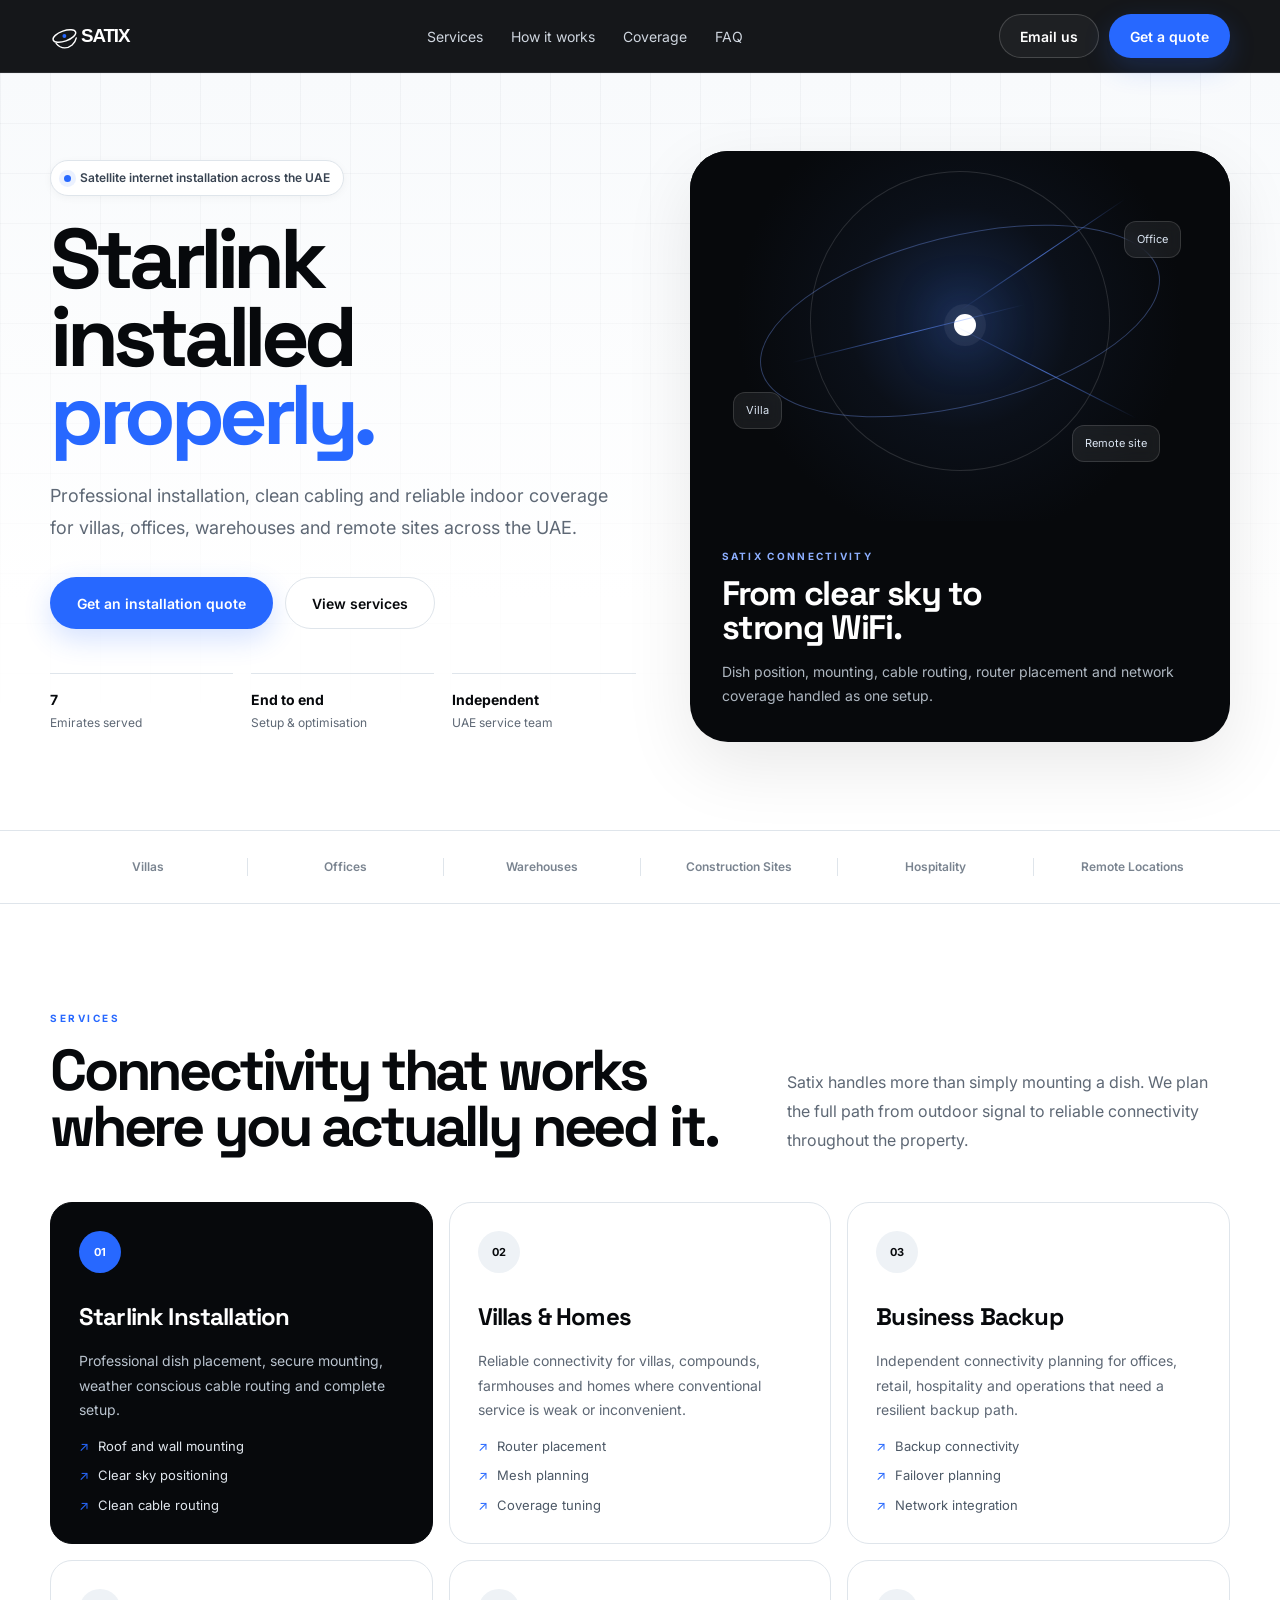
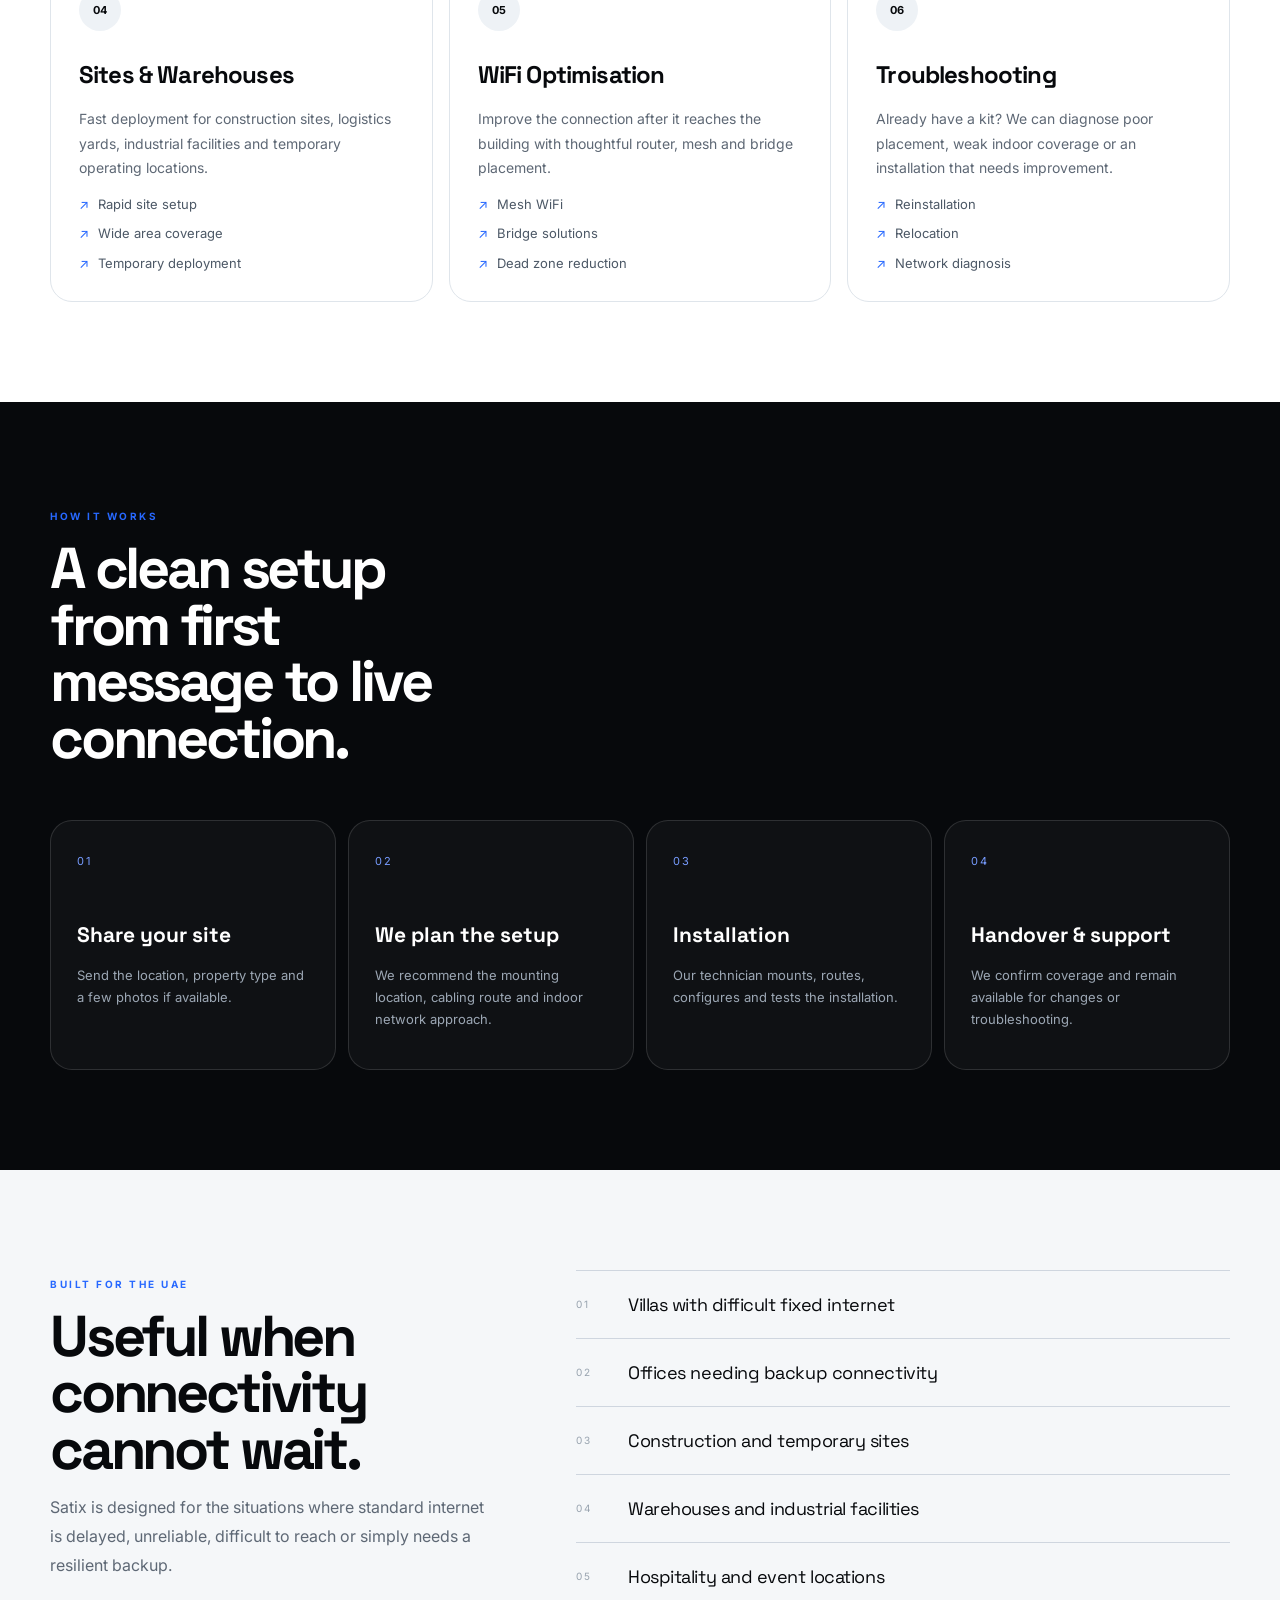
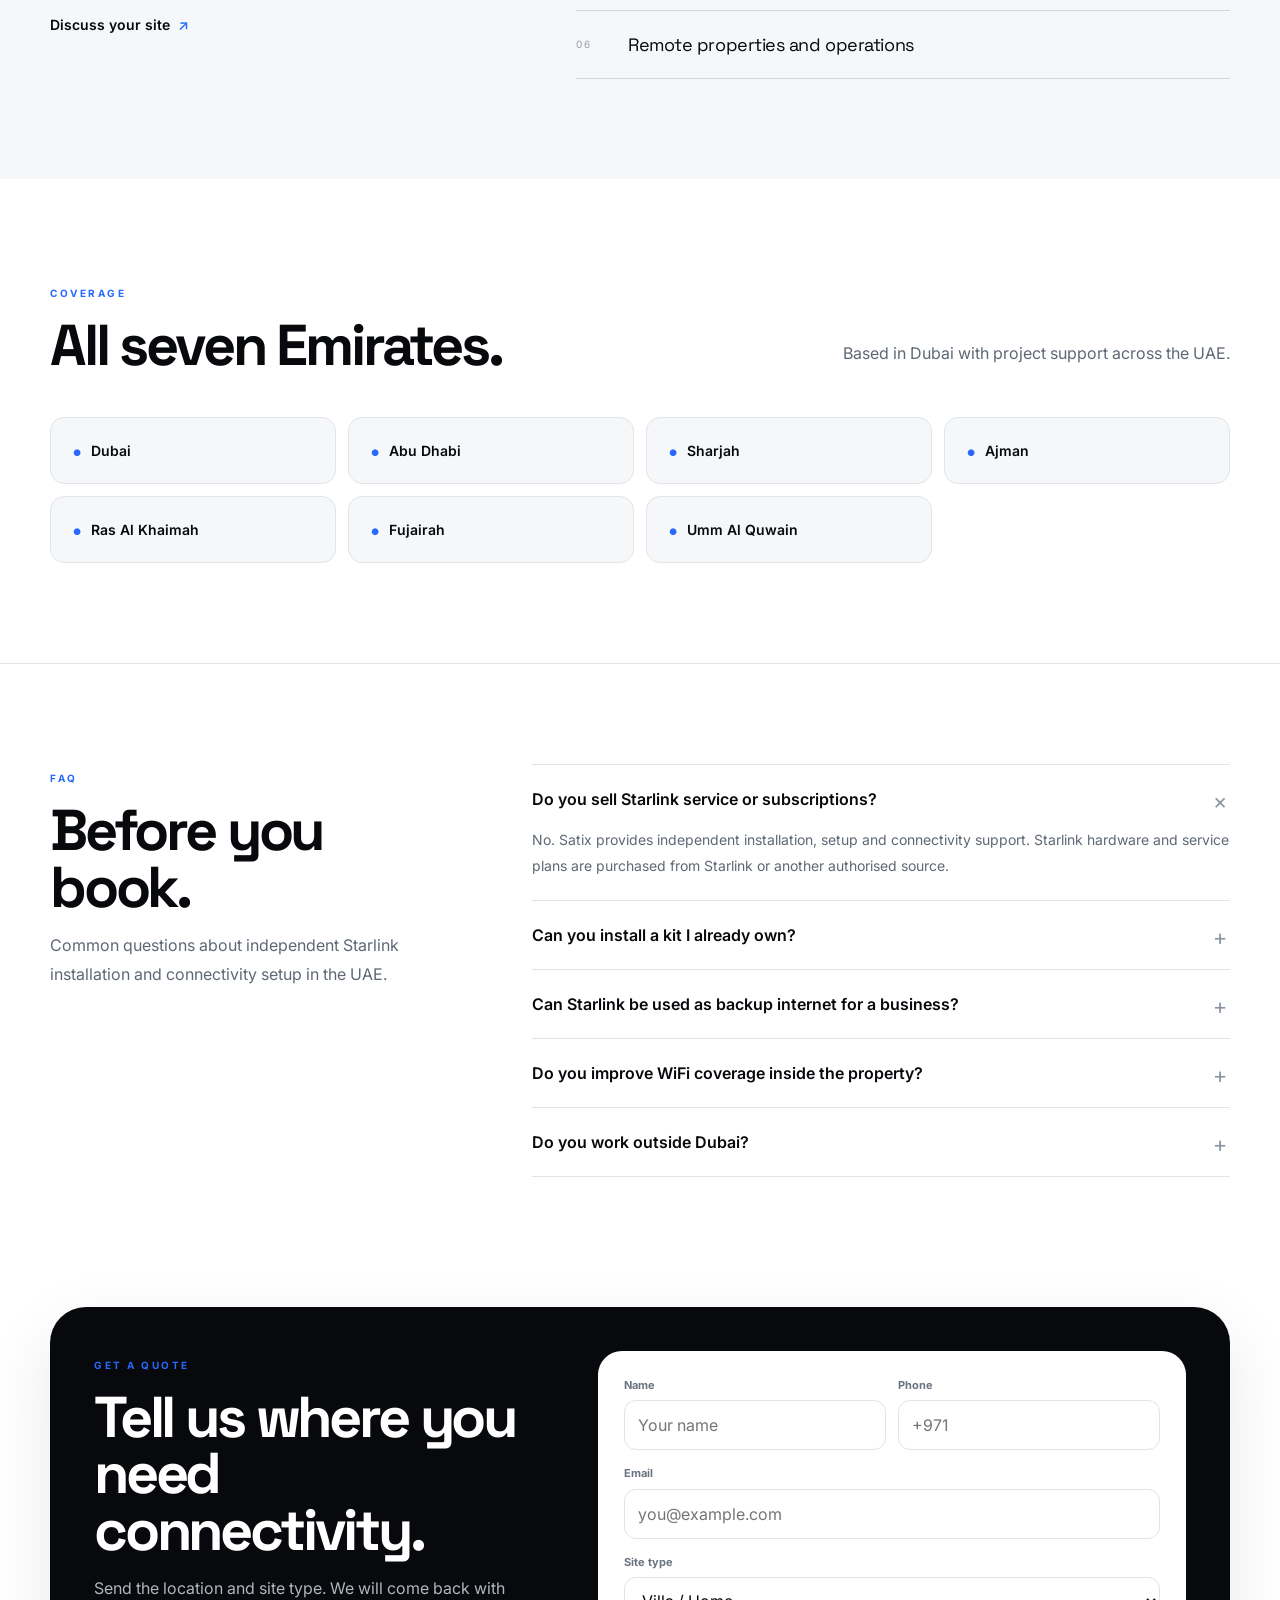
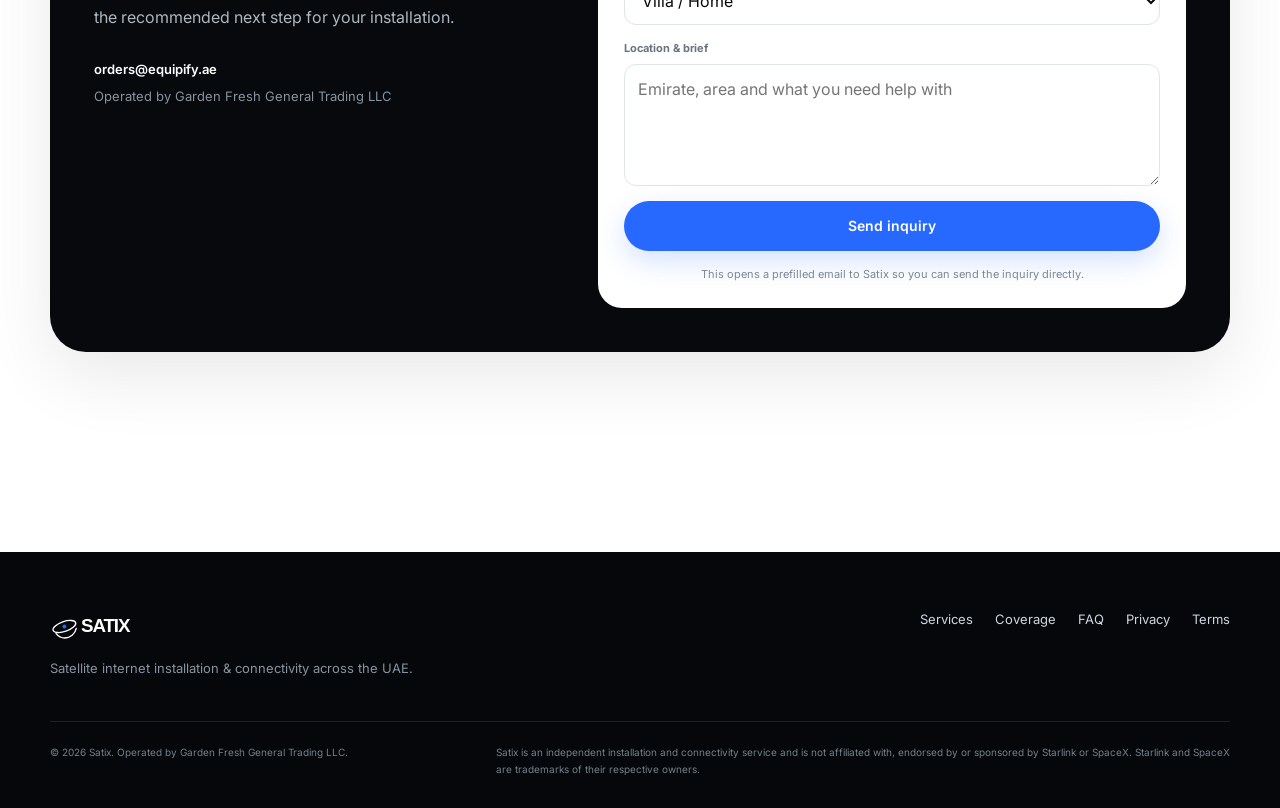
==== index.html @ d8a2a371 "Add files via upload" ====
<!doctype html>
<html lang="en">
<head>
  <meta charset="utf-8">
  <meta name="viewport" content="width=device-width, initial-scale=1">
  <title>Satix UAE | Starlink Installation & Satellite Internet Setup</title>
  <meta name="description" content="Professional Starlink installation, satellite internet setup and WiFi optimization across Dubai, Abu Dhabi and all seven Emirates. Independent UAE installation service operated by Garden Fresh General Trading LLC.">
  <meta name="robots" content="index,follow,max-image-preview:large">
  <meta name="theme-color" content="#05070a">
  <link rel="canonical" href="https://satix.ae/">
  <link rel="icon" href="favicon.svg" type="image/svg+xml">
  <link rel="manifest" href="site.webmanifest">
  <link rel="preconnect" href="https://fonts.googleapis.com">
  <link rel="preconnect" href="https://fonts.gstatic.com" crossorigin>
  <link href="https://fonts.googleapis.com/css2?family=Inter:wght@400;500;600;700&family=Space+Grotesk:wght@500;600;700&display=swap" rel="stylesheet">
  <link rel="stylesheet" href="styles.css">

  <meta property="og:type" content="website">
  <meta property="og:title" content="Satix UAE | Starlink Installation & Satellite Internet Setup">
  <meta property="og:description" content="Professional Starlink installation and connectivity setup across the UAE.">
  <meta property="og:url" content="https://satix.ae/">
  <meta property="og:image" content="https://satix.ae/social-card.svg">
  <meta name="twitter:card" content="summary_large_image">

  <script type="application/ld+json">
  {
    "@context": "https://schema.org",
    "@type": "ProfessionalService",
    "name": "Satix",
    "url": "https://satix.ae/",
    "description": "Independent satellite internet installation and connectivity service in the United Arab Emirates.",
    "areaServed": [
      "Dubai", "Abu Dhabi", "Sharjah", "Ajman", "Ras Al Khaimah", "Fujairah", "Umm Al Quwain"
    ],
    "parentOrganization": {
      "@type": "Organization",
      "name": "Garden Fresh General Trading LLC"
    },
    "email": "orders@equipify.ae"
  }
  </script>
</head>
<body>
  <header class="site-header" id="top">
    <div class="container nav-shell">
      <a class="brand" href="#top" aria-label="Satix home">
        <img src="logo.svg" class="brand-logo" alt="Satix">
      </a>

      <nav class="desktop-nav" aria-label="Primary navigation">
        <a href="#services">Services</a>
        <a href="#process">How it works</a>
        <a href="#coverage">Coverage</a>
        <a href="#faq">FAQ</a>
      </nav>

      <div class="header-actions">
        <a class="btn btn-ghost desktop-only" href="mailto:orders@equipify.ae?subject=Satix%20UAE%20installation%20inquiry">Email us</a>
        <a class="btn btn-primary" href="#quote">Get a quote</a>
      </div>
    </div>
  </header>

  <main>
    <section class="hero">
      <div class="hero-grid-bg" aria-hidden="true"></div>
      <div class="container hero-layout">
        <div class="hero-copy">
          <div class="eyebrow-pill"><span class="pulse"></span> Satellite internet installation across the UAE</div>
          <h1>Starlink installed <span>properly.</span></h1>
          <p class="hero-lede">Professional installation, clean cabling and reliable indoor coverage for villas, offices, warehouses and remote sites across the UAE.</p>

          <div class="hero-actions">
            <a class="btn btn-primary btn-large" href="#quote">Get an installation quote</a>
            <a class="btn btn-secondary btn-large" href="#services">View services</a>
          </div>

          <div class="trust-row" aria-label="Service highlights">
            <div><strong>7</strong><span>Emirates served</span></div>
            <div><strong>End to end</strong><span>Setup & optimisation</span></div>
            <div><strong>Independent</strong><span>UAE service team</span></div>
          </div>
        </div>

        <div class="hero-visual" aria-label="Satix connectivity illustration">
          <div class="orbit-card">
            <div class="orbit-scene">
              <div class="orbit orbit-a"></div>
              <div class="orbit orbit-b"></div>
              <div class="satellite-dot"></div>
              <div class="site-node node-home"><span>Villa</span></div>
              <div class="site-node node-office"><span>Office</span></div>
              <div class="site-node node-site"><span>Remote site</span></div>
              <div class="signal signal-one"></div>
              <div class="signal signal-two"></div>
              <div class="signal signal-three"></div>
            </div>
            <div class="visual-copy">
              <span class="kicker">SATIX CONNECTIVITY</span>
              <h2>From clear sky to strong WiFi.</h2>
              <p>Dish position, mounting, cable routing, router placement and network coverage handled as one setup.</p>
            </div>
          </div>
        </div>
      </div>
    </section>

    <section class="proof-strip">
      <div class="container proof-grid">
        <span>Villas</span>
        <span>Offices</span>
        <span>Warehouses</span>
        <span>Construction Sites</span>
        <span>Hospitality</span>
        <span>Remote Locations</span>
      </div>
    </section>

    <section class="section" id="services">
      <div class="container">
        <div class="section-heading split-heading">
          <div>
            <span class="eyebrow">Services</span>
            <h2>Connectivity that works where you actually need it.</h2>
          </div>
          <p>Satix handles more than simply mounting a dish. We plan the full path from outdoor signal to reliable connectivity throughout the property.</p>
        </div>

        <div class="service-grid">
          <article class="service-card featured-card">
            <div class="service-icon">01</div>
            <h3>Starlink Installation</h3>
            <p>Professional dish placement, secure mounting, weather conscious cable routing and complete setup.</p>
            <ul>
              <li>Roof and wall mounting</li>
              <li>Clear sky positioning</li>
              <li>Clean cable routing</li>
            </ul>
          </article>

          <article class="service-card">
            <div class="service-icon">02</div>
            <h3>Villas & Homes</h3>
            <p>Reliable connectivity for villas, compounds, farmhouses and homes where conventional service is weak or inconvenient.</p>
            <ul>
              <li>Router placement</li>
              <li>Mesh planning</li>
              <li>Coverage tuning</li>
            </ul>
          </article>

          <article class="service-card">
            <div class="service-icon">03</div>
            <h3>Business Backup</h3>
            <p>Independent connectivity planning for offices, retail, hospitality and operations that need a resilient backup path.</p>
            <ul>
              <li>Backup connectivity</li>
              <li>Failover planning</li>
              <li>Network integration</li>
            </ul>
          </article>

          <article class="service-card">
            <div class="service-icon">04</div>
            <h3>Sites & Warehouses</h3>
            <p>Fast deployment for construction sites, logistics yards, industrial facilities and temporary operating locations.</p>
            <ul>
              <li>Rapid site setup</li>
              <li>Wide area coverage</li>
              <li>Temporary deployment</li>
            </ul>
          </article>

          <article class="service-card">
            <div class="service-icon">05</div>
            <h3>WiFi Optimisation</h3>
            <p>Improve the connection after it reaches the building with thoughtful router, mesh and bridge placement.</p>
            <ul>
              <li>Mesh WiFi</li>
              <li>Bridge solutions</li>
              <li>Dead zone reduction</li>
            </ul>
          </article>

          <article class="service-card">
            <div class="service-icon">06</div>
            <h3>Troubleshooting</h3>
            <p>Already have a kit? We can diagnose poor placement, weak indoor coverage or an installation that needs improvement.</p>
            <ul>
              <li>Reinstallation</li>
              <li>Relocation</li>
              <li>Network diagnosis</li>
            </ul>
          </article>
        </div>
      </div>
    </section>

    <section class="section dark-section" id="process">
      <div class="container">
        <div class="section-heading dark-heading">
          <span class="eyebrow">How it works</span>
          <h2>A clean setup from first message to live connection.</h2>
        </div>

        <div class="process-grid">
          <article class="process-card">
            <span>01</span>
            <h3>Share your site</h3>
            <p>Send the location, property type and a few photos if available.</p>
          </article>
          <article class="process-card">
            <span>02</span>
            <h3>We plan the setup</h3>
            <p>We recommend the mounting location, cabling route and indoor network approach.</p>
          </article>
          <article class="process-card">
            <span>03</span>
            <h3>Installation</h3>
            <p>Our technician mounts, routes, configures and tests the installation.</p>
          </article>
          <article class="process-card">
            <span>04</span>
            <h3>Handover & support</h3>
            <p>We confirm coverage and remain available for changes or troubleshooting.</p>
          </article>
        </div>
      </div>
    </section>

    <section class="section use-cases">
      <div class="container use-case-layout">
        <div class="use-copy">
          <span class="eyebrow">Built for the UAE</span>
          <h2>Useful when connectivity cannot wait.</h2>
          <p>Satix is designed for the situations where standard internet is delayed, unreliable, difficult to reach or simply needs a resilient backup.</p>
          <a class="text-link" href="#quote">Discuss your site <span>↗</span></a>
        </div>
        <div class="use-list">
          <div><span>01</span> Villas with difficult fixed internet</div>
          <div><span>02</span> Offices needing backup connectivity</div>
          <div><span>03</span> Construction and temporary sites</div>
          <div><span>04</span> Warehouses and industrial facilities</div>
          <div><span>05</span> Hospitality and event locations</div>
          <div><span>06</span> Remote properties and operations</div>
        </div>
      </div>
    </section>

    <section class="section coverage-section" id="coverage">
      <div class="container">
        <div class="coverage-header">
          <div>
            <span class="eyebrow">Coverage</span>
            <h2>All seven Emirates.</h2>
          </div>
          <p>Based in Dubai with project support across the UAE.</p>
        </div>
        <div class="emirates-grid">
          <div>Dubai</div>
          <div>Abu Dhabi</div>
          <div>Sharjah</div>
          <div>Ajman</div>
          <div>Ras Al Khaimah</div>
          <div>Fujairah</div>
          <div>Umm Al Quwain</div>
        </div>
      </div>
    </section>

    <section class="section faq-section" id="faq">
      <div class="container faq-layout">
        <div class="faq-intro">
          <span class="eyebrow">FAQ</span>
          <h2>Before you book.</h2>
          <p>Common questions about independent Starlink installation and connectivity setup in the UAE.</p>
        </div>
        <div class="faq-list">
          <details open>
            <summary>Do you sell Starlink service or subscriptions?</summary>
            <p>No. Satix provides independent installation, setup and connectivity support. Starlink hardware and service plans are purchased from Starlink or another authorised source.</p>
          </details>
          <details>
            <summary>Can you install a kit I already own?</summary>
            <p>Yes. We can assess the site, install or relocate the equipment, route the cabling and optimise indoor connectivity.</p>
          </details>
          <details>
            <summary>Can Starlink be used as backup internet for a business?</summary>
            <p>It can be incorporated into a broader business continuity setup. The right configuration depends on your existing router, network and operational requirements.</p>
          </details>
          <details>
            <summary>Do you improve WiFi coverage inside the property?</summary>
            <p>Yes. We can plan router placement, mesh coverage and bridge solutions so the connection reaches the areas where it is needed.</p>
          </details>
          <details>
            <summary>Do you work outside Dubai?</summary>
            <p>Yes. Satix supports projects across all seven Emirates.</p>
          </details>
        </div>
      </div>
    </section>

    <section class="section quote-section" id="quote">
      <div class="container">
        <div class="quote-card">
          <div class="quote-copy">
            <span class="eyebrow">Get a quote</span>
            <h2>Tell us where you need connectivity.</h2>
            <p>Send the location and site type. We will come back with the recommended next step for your installation.</p>
            <div class="contact-links">
              <a href="mailto:orders@equipify.ae?subject=Satix%20UAE%20installation%20inquiry">orders@equipify.ae</a>
              <span>Operated by Garden Fresh General Trading LLC</span>
            </div>
          </div>

          <form class="lead-form" id="leadForm">
            <div class="field-row">
              <label>
                <span>Name</span>
                <input type="text" name="name" autocomplete="name" required placeholder="Your name">
              </label>
              <label>
                <span>Phone</span>
                <input type="tel" name="phone" autocomplete="tel" placeholder="+971">
              </label>
            </div>
            <label>
              <span>Email</span>
              <input type="email" name="email" autocomplete="email" required placeholder="you@example.com">
            </label>
            <label>
              <span>Site type</span>
              <select name="siteType">
                <option>Villa / Home</option>
                <option>Office / Business</option>
                <option>Warehouse / Industrial</option>
                <option>Construction / Temporary Site</option>
                <option>Hospitality / Event</option>
                <option>Other</option>
              </select>
            </label>
            <label>
              <span>Location & brief</span>
              <textarea name="message" rows="4" required placeholder="Emirate, area and what you need help with"></textarea>
            </label>
            <button class="btn btn-primary btn-submit" type="submit">Send inquiry</button>
            <p class="form-note">This opens a prefilled email to Satix so you can send the inquiry directly.</p>
          </form>
        </div>
      </div>
    </section>
  </main>

  <footer class="site-footer">
    <div class="container footer-grid">
      <div>
        <img src="logo.svg" alt="Satix" class="footer-logo">
        <p>Satellite internet installation & connectivity across the UAE.</p>
      </div>
      <div class="footer-links">
        <a href="#services">Services</a>
        <a href="#coverage">Coverage</a>
        <a href="#faq">FAQ</a>
        <a href="privacy.html">Privacy</a>
        <a href="terms.html">Terms</a>
      </div>
    </div>
    <div class="container legal-row">
      <p>© <span id="year"></span> Satix. Operated by Garden Fresh General Trading LLC.</p>
      <p>Satix is an independent installation and connectivity service and is not affiliated with, endorsed by or sponsored by Starlink or SpaceX. Starlink and SpaceX are trademarks of their respective owners.</p>
    </div>
  </footer>

  <a class="floating-cta" href="#quote" aria-label="Get a Satix quote">Get a quote</a>
  <script src="script.js"></script>
</body>
</html>
---- styles.css ----
:root {
  --ink: #07090c;
  --ink-2: #11151b;
  --paper: #ffffff;
  --soft: #f5f7f9;
  --soft-2: #eef2f6;
  --line: #dfe5eb;
  --muted: #5e6875;
  --muted-light: #aeb7c1;
  --blue: #2768ff;
  --blue-dark: #1650d8;
  --blue-soft: #eaf0ff;
  --radius-lg: 32px;
  --radius-md: 22px;
  --radius-sm: 14px;
  --container: 1180px;
  --shadow: 0 24px 70px rgba(7,9,12,.09);
}

* { box-sizing: border-box; }
html { scroll-behavior: smooth; }
body {
  margin: 0;
  font-family: Inter, system-ui, sans-serif;
  color: var(--ink);
  background: var(--paper);
  line-height: 1.5;
  -webkit-font-smoothing: antialiased;
}
a { color: inherit; text-decoration: none; }
img { display: block; max-width: 100%; }
button, input, select, textarea { font: inherit; }
.container { width: min(var(--container), calc(100% - 48px)); margin: 0 auto; }

.site-header {
  position: sticky;
  top: 0;
  z-index: 50;
  background: rgba(7,9,12,.94);
  border-bottom: 1px solid rgba(255,255,255,.09);
  backdrop-filter: blur(14px);
}
.nav-shell { min-height: 72px; display: flex; align-items: center; justify-content: space-between; gap: 28px; }
.brand-logo { width: 120px; height: auto; }
.desktop-nav { display: flex; gap: 28px; align-items: center; color: #cfd6df; font-size: 14px; }
.desktop-nav a { transition: color .2s ease; }
.desktop-nav a:hover { color: #fff; }
.header-actions { display: flex; gap: 10px; }

.btn {
  min-height: 44px;
  padding: 0 20px;
  border-radius: 999px;
  display: inline-flex;
  align-items: center;
  justify-content: center;
  border: 1px solid transparent;
  font-weight: 600;
  font-size: 14px;
  cursor: pointer;
  transition: transform .2s ease, background .2s ease, border-color .2s ease, box-shadow .2s ease;
}
.btn:hover { transform: translateY(-1px); }
.btn-primary { background: var(--blue); color: #fff; box-shadow: 0 10px 28px rgba(39,104,255,.2); }
.btn-primary:hover { background: var(--blue-dark); }
.btn-ghost { color: #fff; border-color: rgba(255,255,255,.18); background: rgba(255,255,255,.04); }
.btn-secondary { background: #fff; border-color: var(--line); color: var(--ink); }
.btn-secondary:hover { background: var(--soft); }
.btn-large { min-height: 52px; padding: 0 26px; }

.hero { position: relative; overflow: hidden; background: linear-gradient(180deg, #f8fafc 0%, #fff 70%); border-bottom: 1px solid var(--line); }
.hero-grid-bg {
  position: absolute; inset: 0;
  background-image: linear-gradient(rgba(10,20,35,.04) 1px, transparent 1px), linear-gradient(90deg, rgba(10,20,35,.04) 1px, transparent 1px);
  background-size: 50px 50px;
  mask-image: linear-gradient(to bottom, rgba(0,0,0,.9), transparent 88%);
}
.hero-layout { position: relative; display: grid; grid-template-columns: 1.04fr .96fr; gap: 54px; align-items: center; min-height: 700px; padding: 78px 0 88px; }
.eyebrow-pill { display: inline-flex; align-items: center; gap: 9px; background: #fff; border: 1px solid var(--line); border-radius: 999px; padding: 8px 13px; font-size: 12px; font-weight: 600; color: #394452; box-shadow: 0 2px 8px rgba(7,9,12,.04); }
.pulse { width: 7px; height: 7px; background: var(--blue); border-radius: 50%; box-shadow: 0 0 0 5px rgba(39,104,255,.09); }
.hero h1 { font-family: "Space Grotesk", Inter, sans-serif; font-size: clamp(3.6rem, 6.6vw, 6.2rem); line-height: .92; letter-spacing: -.065em; margin: 25px 0 0; max-width: 8.5ch; }
.hero h1 span { color: var(--blue); }
.hero-lede { font-size: 18px; line-height: 1.75; color: var(--muted); max-width: 590px; margin: 26px 0 0; }
.hero-actions { display: flex; gap: 12px; flex-wrap: wrap; margin-top: 34px; }
.trust-row { display: grid; grid-template-columns: repeat(3, 1fr); gap: 18px; margin-top: 44px; max-width: 650px; }
.trust-row div { border-top: 1px solid var(--line); padding-top: 15px; }
.trust-row strong { display: block; font-size: 14px; }
.trust-row span { display: block; font-size: 12px; margin-top: 4px; color: var(--muted); }

.hero-visual { min-width: 0; }
.orbit-card { background: var(--ink); color: #fff; border-radius: 38px; overflow: hidden; min-height: 560px; box-shadow: var(--shadow); position: relative; }
.orbit-scene { height: 370px; position: relative; overflow: hidden; background: radial-gradient(circle at 50% 45%, #162749 0%, #0b1019 33%, #07090c 66%); }
.orbit { position: absolute; border: 1px solid rgba(120,158,255,.35); border-radius: 50%; left: 50%; top: 46%; transform: translate(-50%,-50%) rotate(-14deg); }
.orbit-a { width: 410px; height: 170px; }
.orbit-b { width: 300px; height: 300px; transform: translate(-50%,-50%) rotate(28deg); border-color: rgba(255,255,255,.13); }
.satellite-dot { position: absolute; left: 49%; top: 44%; width: 22px; height: 22px; border-radius: 50%; background: #fff; box-shadow: 0 0 0 10px rgba(255,255,255,.06), 0 0 55px rgba(84,132,255,.65); }
.site-node { position: absolute; padding: 9px 12px; border: 1px solid rgba(255,255,255,.13); border-radius: 12px; background: rgba(255,255,255,.07); backdrop-filter: blur(7px); font-size: 11px; color: #dbe5f2; }
.node-home { left: 8%; bottom: 25%; }
.node-office { right: 9%; top: 19%; }
.node-site { right: 13%; bottom: 16%; }
.signal { position: absolute; height: 1px; background: linear-gradient(90deg, transparent, rgba(95,141,255,.9), transparent); transform-origin: left center; opacity: .75; }
.signal-one { width: 240px; left: 19%; top: 57%; transform: rotate(-14deg); }
.signal-two { width: 200px; left: 50%; top: 43%; transform: rotate(-34deg); }
.signal-three { width: 205px; left: 49%; top: 47%; transform: rotate(27deg); }
.visual-copy { padding: 28px 32px 34px; }
.kicker { display: block; color: #8dafff; font-size: 10px; letter-spacing: .23em; font-weight: 700; }
.visual-copy h2 { font-family: "Space Grotesk", sans-serif; font-size: 34px; line-height: 1; letter-spacing: -.04em; margin: 13px 0 0; max-width: 14ch; }
.visual-copy p { color: #aeb7c1; line-height: 1.7; font-size: 14px; margin: 15px 0 0; max-width: 470px; }

.proof-strip { border-bottom: 1px solid var(--line); background: #fff; }
.proof-grid { display: grid; grid-template-columns: repeat(6,1fr); align-items: center; text-align: center; min-height: 72px; font-size: 12px; font-weight: 600; color: #7a8490; }
.proof-grid span + span { border-left: 1px solid var(--line); }

.section { padding: 100px 0; scroll-margin-top: 72px; }
.eyebrow { display: inline-block; font-size: 10px; letter-spacing: .25em; text-transform: uppercase; font-weight: 700; color: var(--blue); }
.section-heading h2, .use-copy h2, .coverage-header h2, .faq-intro h2, .quote-copy h2 { font-family: "Space Grotesk", sans-serif; font-size: clamp(2.5rem, 4.5vw, 4.3rem); line-height: .98; letter-spacing: -.055em; margin: 14px 0 0; }
.split-heading { display: grid; grid-template-columns: 1.1fr .72fr; gap: 60px; align-items: end; }
.split-heading p { color: var(--muted); line-height: 1.8; margin: 0; }

.service-grid { display: grid; grid-template-columns: repeat(3,1fr); gap: 16px; margin-top: 48px; }
.service-card { border: 1px solid var(--line); border-radius: var(--radius-md); padding: 28px; background: #fff; min-height: 340px; display: flex; flex-direction: column; transition: transform .25s ease, box-shadow .25s ease; }
.service-card:hover { transform: translateY(-3px); box-shadow: 0 20px 48px rgba(7,9,12,.07); }
.featured-card { background: var(--ink); color: #fff; border-color: var(--ink); }
.service-icon { width: 42px; height: 42px; display: grid; place-items: center; border-radius: 50%; background: var(--soft-2); color: var(--ink); font-size: 11px; font-weight: 700; }
.featured-card .service-icon { background: var(--blue); color: #fff; }
.service-card h3 { font-family: "Space Grotesk", sans-serif; font-size: 24px; letter-spacing: -.035em; margin: 26px 0 0; }
.service-card p { color: var(--muted); line-height: 1.75; font-size: 14px; }
.featured-card p { color: #b9c3ce; }
.service-card ul { list-style: none; padding: 0; margin: auto 0 0; display: grid; gap: 10px; font-size: 13px; color: #4c5866; }
.featured-card ul { color: #e0e6ed; }
.service-card li::before { content: "↗"; color: var(--blue); margin-right: 9px; }

.dark-section { background: var(--ink); color: #fff; }
.dark-heading { max-width: 850px; }
.dark-heading h2 { max-width: 12ch; }
.process-grid { display: grid; grid-template-columns: repeat(4,1fr); gap: 12px; margin-top: 54px; }
.process-card { border: 1px solid rgba(255,255,255,.13); border-radius: var(--radius-md); padding: 26px; min-height: 230px; background: rgba(255,255,255,.035); }
.process-card > span { color: #779cff; font-size: 11px; letter-spacing: .16em; }
.process-card h3 { font-family: "Space Grotesk", sans-serif; font-size: 21px; margin: 48px 0 0; }
.process-card p { color: #9ca7b4; line-height: 1.7; font-size: 13px; }

.use-cases { background: var(--soft); }
.use-case-layout { display: grid; grid-template-columns: .8fr 1.2fr; gap: 90px; align-items: start; }
.use-copy p { color: var(--muted); line-height: 1.8; max-width: 500px; }
.text-link { display: inline-flex; gap: 8px; align-items: center; margin-top: 18px; font-weight: 600; font-size: 14px; }
.text-link span { color: var(--blue); }
.use-list { border-top: 1px solid #cfd6df; }
.use-list div { min-height: 68px; display: flex; align-items: center; border-bottom: 1px solid #cfd6df; font-family: "Space Grotesk", sans-serif; font-size: 18px; letter-spacing: -.025em; }
.use-list span { color: #97a2ae; font-family: Inter, sans-serif; font-size: 10px; letter-spacing: .18em; width: 52px; }

.coverage-section { background: #fff; }
.coverage-header { display: flex; justify-content: space-between; gap: 40px; align-items: end; }
.coverage-header p { color: var(--muted); margin: 0 0 8px; }
.emirates-grid { display: grid; grid-template-columns: repeat(4,1fr); gap: 12px; margin-top: 44px; }
.emirates-grid div { border: 1px solid var(--line); background: var(--soft); border-radius: var(--radius-sm); padding: 22px; font-weight: 600; font-size: 14px; }
.emirates-grid div::before { content: "●"; color: var(--blue); font-size: 9px; margin-right: 10px; }

.faq-section { border-top: 1px solid var(--line); }
.faq-layout { display: grid; grid-template-columns: .72fr 1.28fr; gap: 90px; }
.faq-intro { position: sticky; top: 110px; align-self: start; }
.faq-intro p { color: var(--muted); line-height: 1.8; }
.faq-list { border-top: 1px solid var(--line); }
details { border-bottom: 1px solid var(--line); padding: 22px 0; }
summary { list-style: none; cursor: pointer; font-weight: 600; font-size: 16px; padding-right: 36px; position: relative; }
summary::-webkit-details-marker { display: none; }
summary::after { content: "+"; position: absolute; right: 3px; top: -2px; font-size: 22px; font-weight: 400; color: #8a95a1; }
details[open] summary::after { content: "×"; }
details p { color: var(--muted); font-size: 14px; line-height: 1.8; max-width: 720px; margin: 16px 0 0; }

.quote-section { padding-top: 30px; }
.quote-card { background: var(--ink); color: #fff; border-radius: 36px; padding: 44px; display: grid; grid-template-columns: .85fr 1.15fr; gap: 70px; box-shadow: var(--shadow); }
.quote-copy p { color: #aeb7c1; line-height: 1.8; max-width: 460px; }
.contact-links { display: grid; gap: 8px; margin-top: 28px; font-size: 13px; }
.contact-links a { color: #fff; font-weight: 600; }
.contact-links span { color: #8793a0; }
.lead-form { background: #fff; color: var(--ink); border-radius: 24px; padding: 26px; display: grid; gap: 15px; }
.field-row { display: grid; grid-template-columns: 1fr 1fr; gap: 12px; }
.lead-form label { display: grid; gap: 7px; }
.lead-form label > span { font-size: 11px; font-weight: 700; color: #6a7480; }
input, select, textarea { width: 100%; border: 1px solid var(--line); border-radius: 12px; background: #fff; padding: 12px 13px; outline: none; color: var(--ink); }
textarea { resize: vertical; }
input:focus, select:focus, textarea:focus { border-color: #91abef; box-shadow: 0 0 0 3px rgba(39,104,255,.09); }
.btn-submit { width: 100%; border: 0; min-height: 50px; }
.form-note { margin: 0; color: #7c8793; font-size: 11px; text-align: center; }

.site-footer { background: #05070a; color: #fff; padding: 58px 0 30px; margin-top: 100px; }
.footer-grid { display: flex; justify-content: space-between; gap: 40px; align-items: flex-start; }
.footer-logo { width: 120px; }
.footer-grid p { color: #8793a0; font-size: 13px; margin: 16px 0 0; }
.footer-links { display: flex; flex-wrap: wrap; gap: 22px; color: #cfd6df; font-size: 13px; }
.legal-row { border-top: 1px solid rgba(255,255,255,.1); margin-top: 42px; padding-top: 22px; display: grid; grid-template-columns: .7fr 1.3fr; gap: 50px; color: #74808c; font-size: 10px; line-height: 1.7; }
.legal-row p { margin: 0; }
.floating-cta { display: none; }

@media (max-width: 1000px) {
  .desktop-nav { display: none; }
  .hero-layout { grid-template-columns: 1fr; min-height: auto; }
  .hero-copy { max-width: 720px; }
  .hero h1 { max-width: 9ch; }
  .hero-visual { max-width: 720px; }
  .proof-grid { grid-template-columns: repeat(3,1fr); }
  .proof-grid span { padding: 12px; border-bottom: 1px solid var(--line); }
  .service-grid { grid-template-columns: repeat(2,1fr); }
  .process-grid { grid-template-columns: repeat(2,1fr); }
  .use-case-layout, .faq-layout, .quote-card { grid-template-columns: 1fr; gap: 48px; }
  .faq-intro { position: static; }
  .emirates-grid { grid-template-columns: repeat(3,1fr); }
}

@media (max-width: 680px) {
  .container { width: min(var(--container), calc(100% - 30px)); }
  .nav-shell { min-height: 64px; }
  .brand-logo { width: 102px; }
  .desktop-only { display: none; }
  .header-actions .btn-primary { min-height: 40px; padding: 0 15px; font-size: 12px; }
  .hero-layout { padding: 54px 0 62px; gap: 36px; }
  .hero h1 { font-size: clamp(3rem, 17vw, 4.8rem); }
  .hero-lede { font-size: 16px; }
  .hero-actions { display: grid; }
  .trust-row { grid-template-columns: 1fr; gap: 12px; }
  .orbit-card { min-height: 500px; border-radius: 28px; }
  .orbit-scene { height: 330px; }
  .visual-copy { padding: 24px; }
  .visual-copy h2 { font-size: 30px; }
  .proof-grid { grid-template-columns: repeat(2,1fr); }
  .section { padding: 74px 0; }
  .split-heading { grid-template-columns: 1fr; gap: 22px; }
  .service-grid, .process-grid, .emirates-grid { grid-template-columns: 1fr; }
  .service-card { min-height: 310px; }
  .coverage-header { display: block; }
  .coverage-header p { margin-top: 18px; }
  .field-row { grid-template-columns: 1fr; }
  .quote-card { padding: 26px; border-radius: 28px; }
  .footer-grid { display: grid; }
  .footer-links { display: grid; grid-template-columns: repeat(2,1fr); }
  .legal-row { grid-template-columns: 1fr; gap: 14px; }
  .floating-cta { display: flex; position: fixed; right: 15px; bottom: 15px; z-index: 60; background: var(--blue); color: #fff; border-radius: 999px; padding: 13px 17px; font-size: 12px; font-weight: 700; box-shadow: 0 10px 30px rgba(39,104,255,.28); }
}
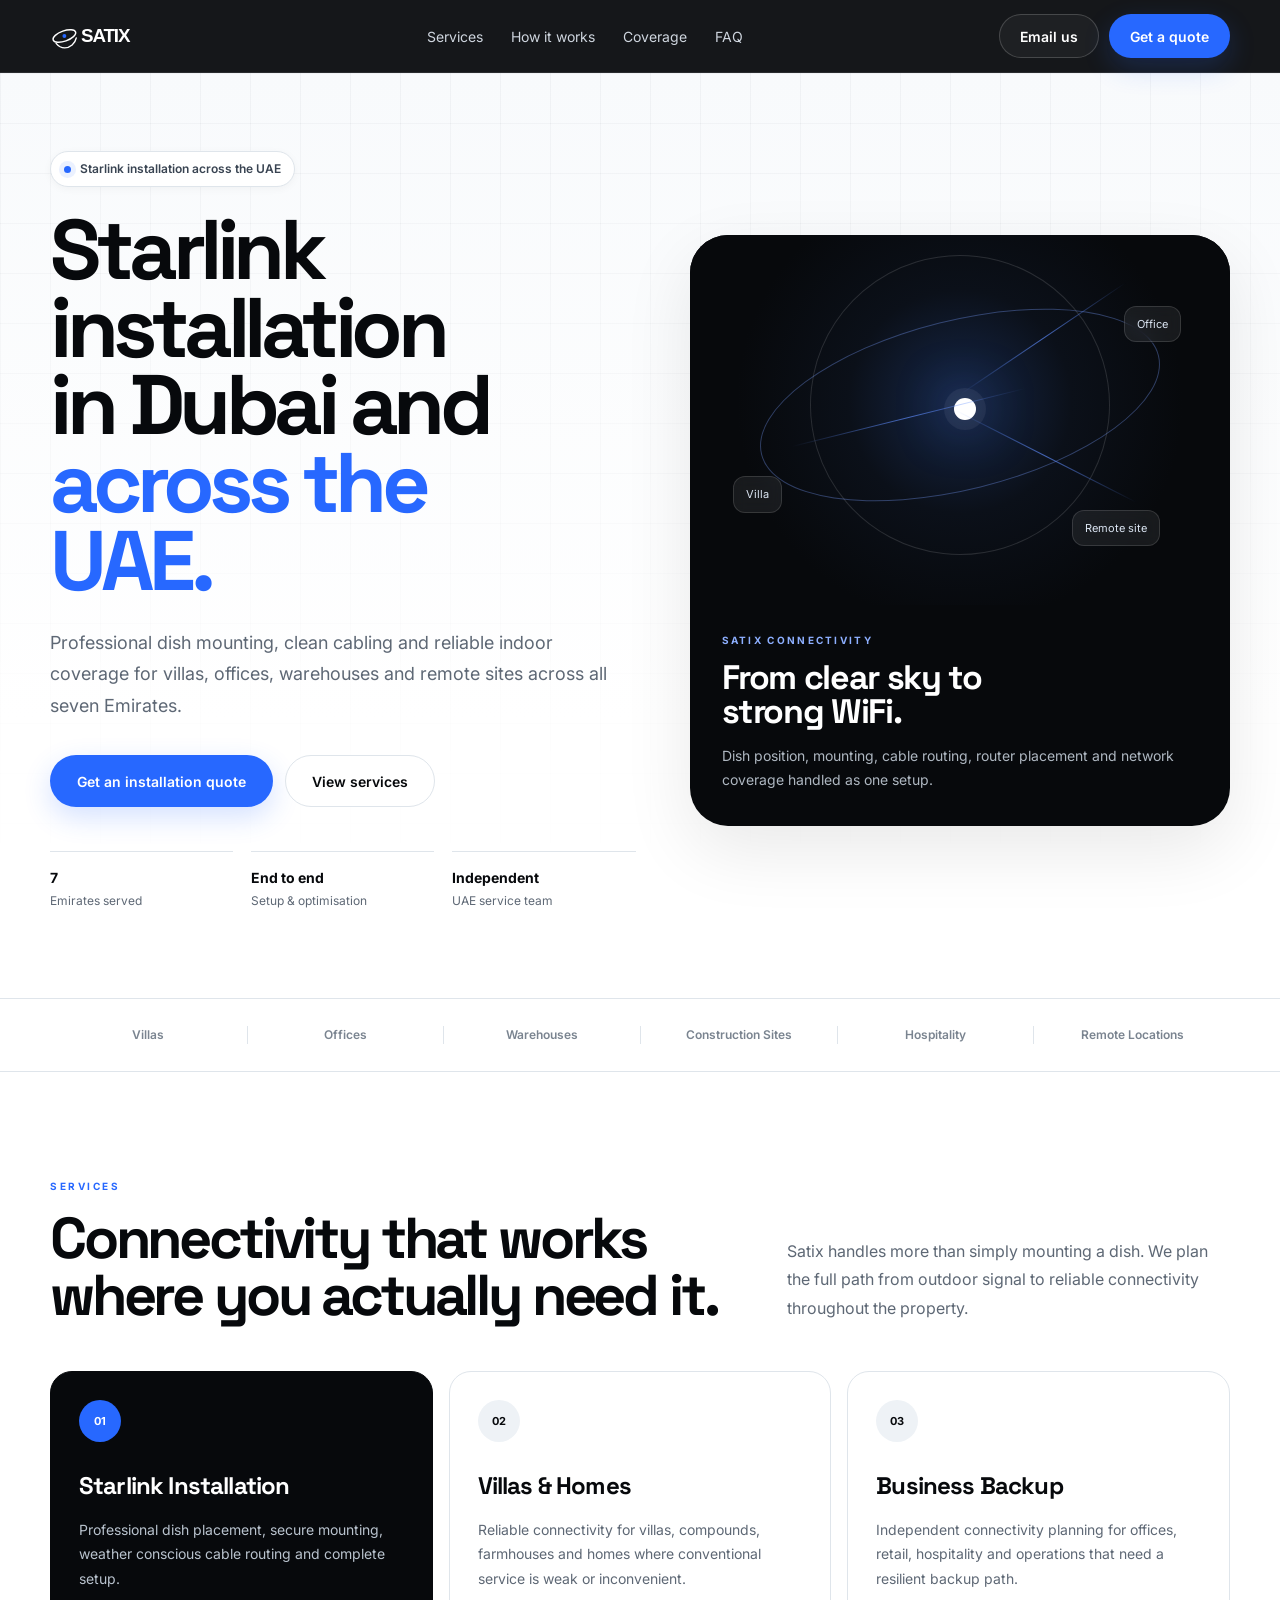
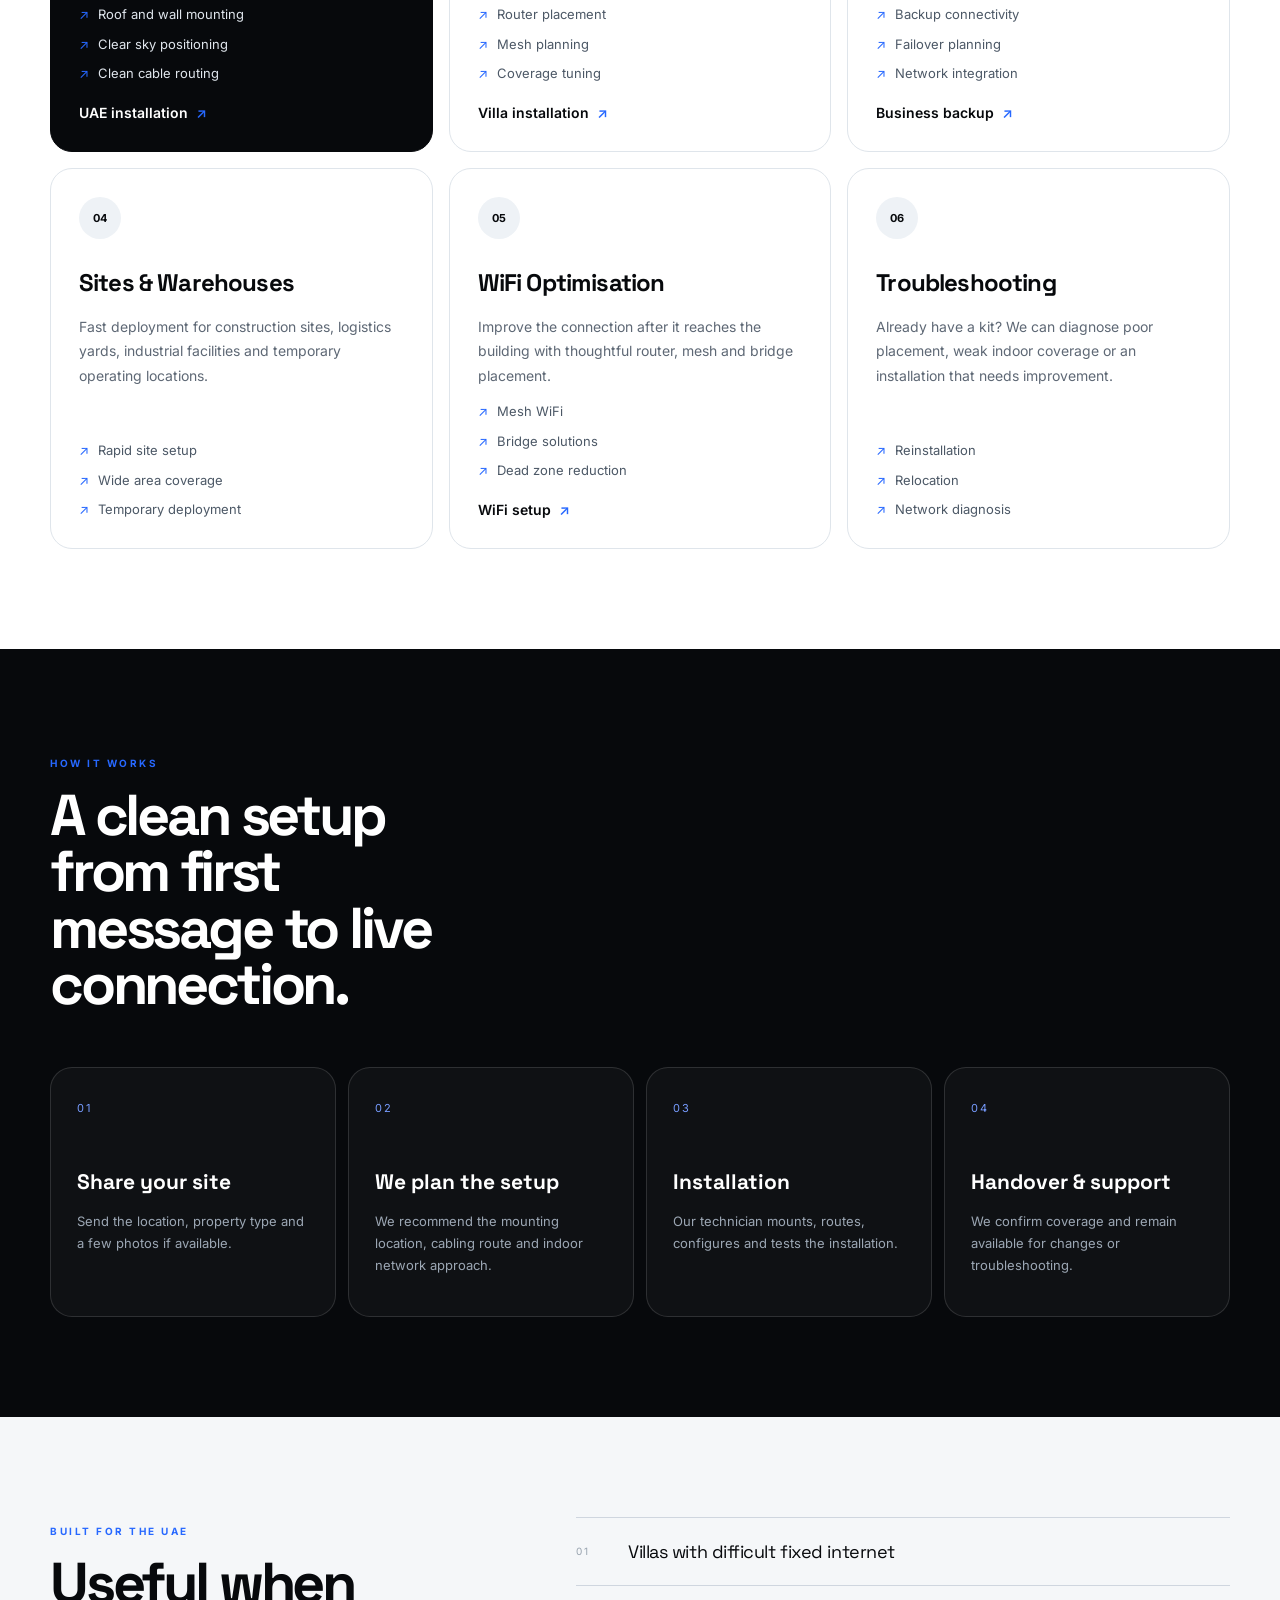
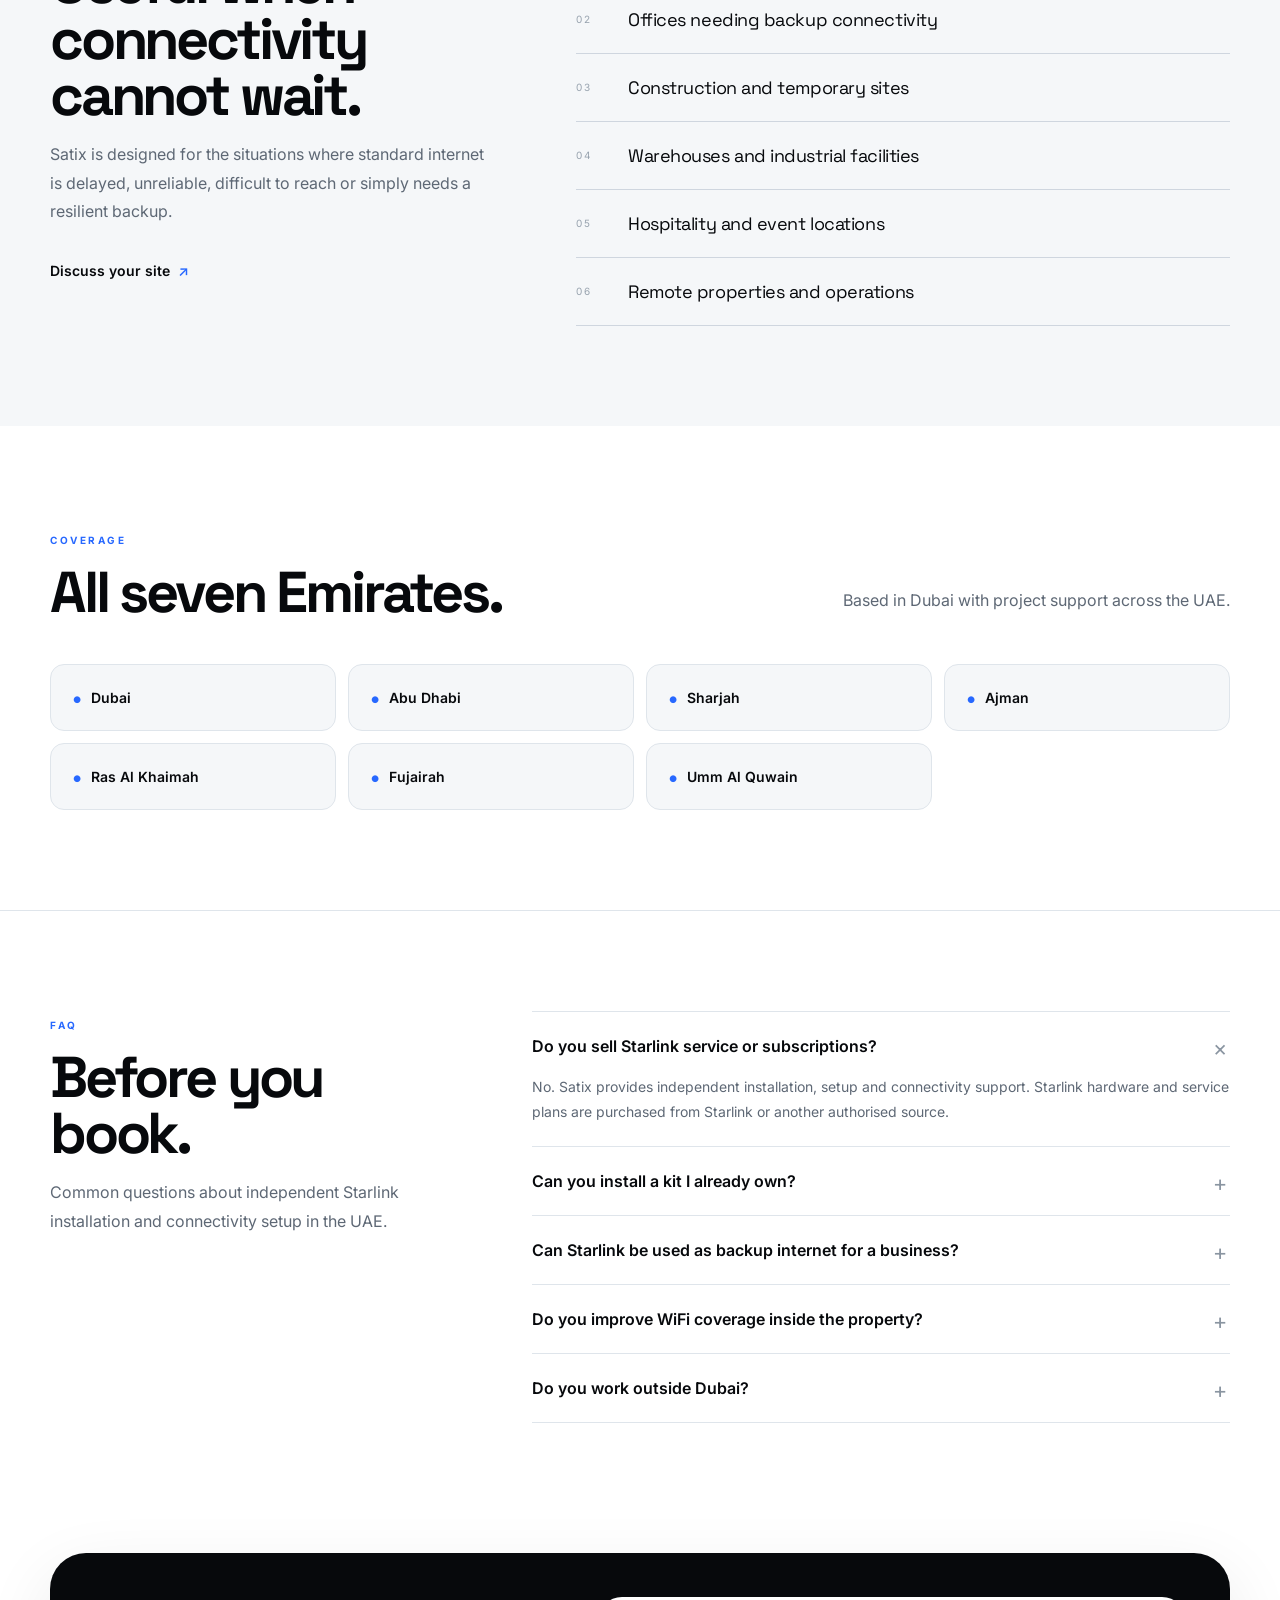
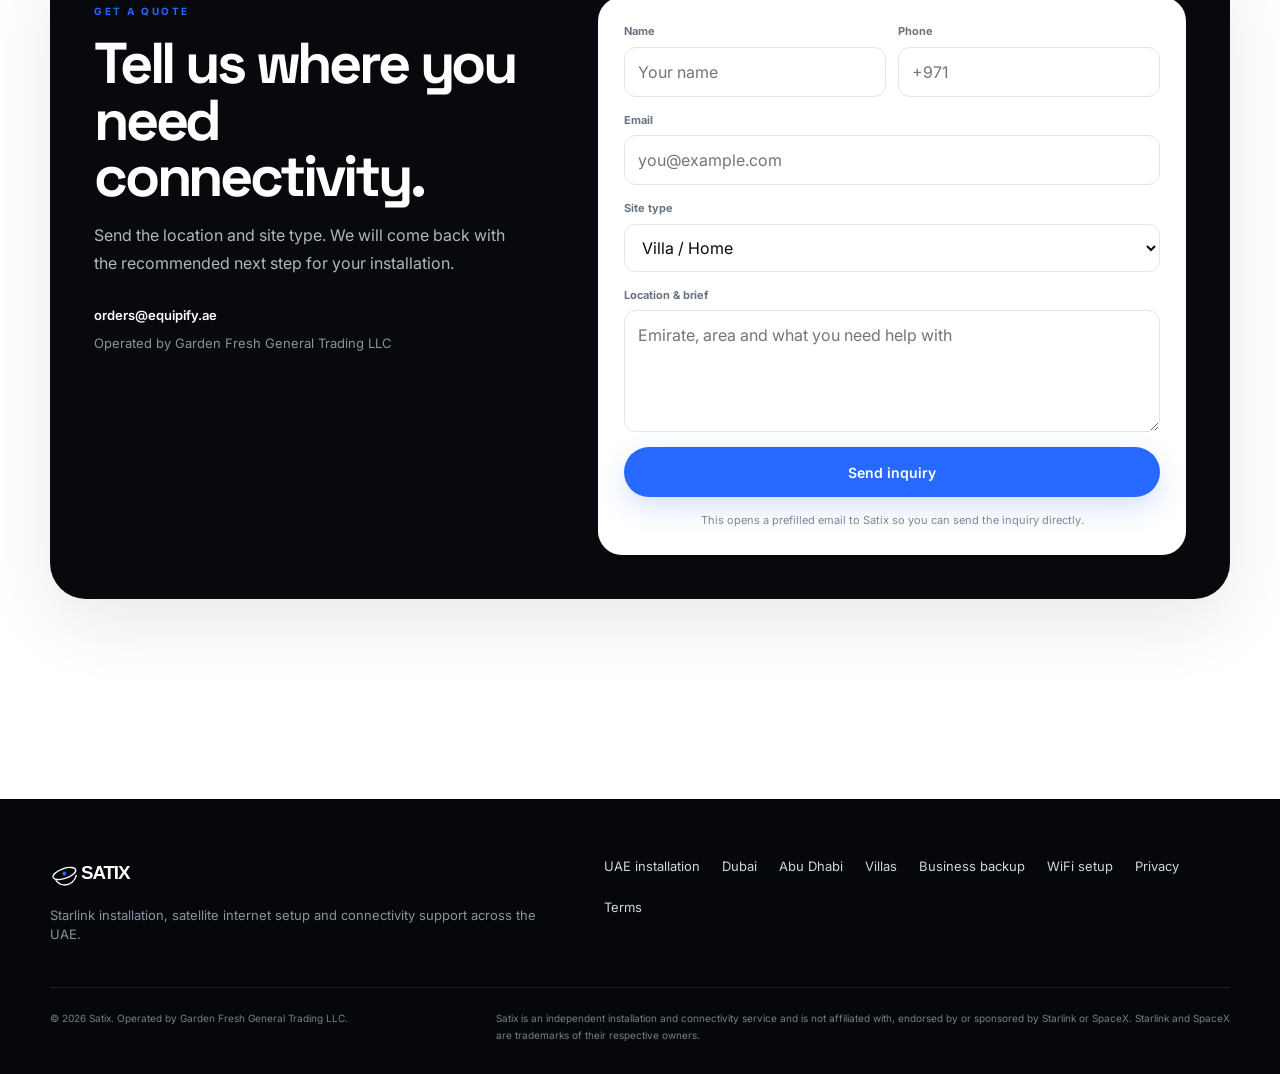
==== commit 9aaddff0: "Improve Satix search relevance and internal links" ====
--- a/index.html
+++ b/index.html
@@ -1,13 +1,21 @@
 <!doctype html>
 <html lang="en">
 <head>
+  <!-- Google tag (gtag.js) -->
+<script async src="https://www.googletagmanager.com/gtag/js?id=G-7JS0B66GPB"></script>
+<script>
+  window.dataLayer = window.dataLayer || [];
+  function gtag(){dataLayer.push(arguments);}
+  gtag('js', new Date());
+  gtag('config', 'G-7JS0B66GPB');
+</script>
   <meta charset="utf-8">
   <meta name="viewport" content="width=device-width, initial-scale=1">
-  <title>Satix UAE | Starlink Installation & Satellite Internet Setup</title>
-  <meta name="description" content="Professional Starlink installation, satellite internet setup and WiFi optimization across Dubai, Abu Dhabi and all seven Emirates. Independent UAE installation service operated by Garden Fresh General Trading LLC.">
+  <title>Starlink Installation UAE | Dubai & Abu Dhabi | Satix</title>
+  <meta name="description" content="Professional Starlink installation in Dubai, Abu Dhabi and across the UAE. Dish mounting, clean cabling, WiFi setup, business backup and troubleshooting.">
   <meta name="robots" content="index,follow,max-image-preview:large">
   <meta name="theme-color" content="#05070a">
-  <link rel="canonical" href="https://satix.ae/">
+  <link rel="canonical" href="https://www.satix.ae/">
   <link rel="icon" href="favicon.svg" type="image/svg+xml">
   <link rel="manifest" href="site.webmanifest">
   <link rel="preconnect" href="https://fonts.googleapis.com">
@@ -16,10 +24,10 @@
   <link rel="stylesheet" href="styles.css">
 
   <meta property="og:type" content="website">
-  <meta property="og:title" content="Satix UAE | Starlink Installation & Satellite Internet Setup">
+  <meta property="og:title" content="Starlink Installation UAE | Satix">
   <meta property="og:description" content="Professional Starlink installation and connectivity setup across the UAE.">
-  <meta property="og:url" content="https://satix.ae/">
-  <meta property="og:image" content="https://satix.ae/social-card.svg">
+  <meta property="og:url" content="https://www.satix.ae/">
+  <meta property="og:image" content="https://www.satix.ae/social-card.svg">
   <meta name="twitter:card" content="summary_large_image">
 
   <script type="application/ld+json">
@@ -27,11 +35,14 @@
     "@context": "https://schema.org",
     "@type": "ProfessionalService",
     "name": "Satix",
-    "url": "https://satix.ae/",
+    "url": "https://www.satix.ae/",
+    "logo": "https://www.satix.ae/logo.svg",
+    "image": "https://www.satix.ae/social-card.svg",
     "description": "Independent satellite internet installation and connectivity service in the United Arab Emirates.",
     "areaServed": [
       "Dubai", "Abu Dhabi", "Sharjah", "Ajman", "Ras Al Khaimah", "Fujairah", "Umm Al Quwain"
     ],
+    "serviceType": ["Starlink installation", "Satellite internet setup", "WiFi optimisation", "Business backup connectivity", "Troubleshooting"],
     "parentOrganization": {
       "@type": "Organization",
       "name": "Garden Fresh General Trading LLC"
@@ -43,335 +54,38 @@
 <body>
   <header class="site-header" id="top">
     <div class="container nav-shell">
-      <a class="brand" href="#top" aria-label="Satix home">
-        <img src="logo.svg" class="brand-logo" alt="Satix">
-      </a>
-
-      <nav class="desktop-nav" aria-label="Primary navigation">
-        <a href="#services">Services</a>
-        <a href="#process">How it works</a>
-        <a href="#coverage">Coverage</a>
-        <a href="#faq">FAQ</a>
-      </nav>
-
-      <div class="header-actions">
-        <a class="btn btn-ghost desktop-only" href="mailto:orders@equipify.ae?subject=Satix%20UAE%20installation%20inquiry">Email us</a>
-        <a class="btn btn-primary" href="#quote">Get a quote</a>
-      </div>
+      <a class="brand" href="#top" aria-label="Satix home"><img src="logo.svg" class="brand-logo" alt="Satix UAE"></a>
+      <nav class="desktop-nav" aria-label="Primary navigation"><a href="#services">Services</a><a href="#process">How it works</a><a href="#coverage">Coverage</a><a href="#faq">FAQ</a></nav>
+      <div class="header-actions"><a class="btn btn-ghost desktop-only" href="mailto:orders@equipify.ae?subject=Satix%20UAE%20installation%20inquiry">Email us</a><a class="btn btn-primary" href="#quote">Get a quote</a></div>
     </div>
   </header>
 
   <main>
-    <section class="hero">
-      <div class="hero-grid-bg" aria-hidden="true"></div>
-      <div class="container hero-layout">
-        <div class="hero-copy">
-          <div class="eyebrow-pill"><span class="pulse"></span> Satellite internet installation across the UAE</div>
-          <h1>Starlink installed <span>properly.</span></h1>
-          <p class="hero-lede">Professional installation, clean cabling and reliable indoor coverage for villas, offices, warehouses and remote sites across the UAE.</p>
+    <section class="hero"><div class="hero-grid-bg" aria-hidden="true"></div><div class="container hero-layout"><div class="hero-copy"><div class="eyebrow-pill"><span class="pulse"></span> Starlink installation across the UAE</div><h1>Starlink installation in Dubai and <span>across the UAE.</span></h1><p class="hero-lede">Professional dish mounting, clean cabling and reliable indoor coverage for villas, offices, warehouses and remote sites across all seven Emirates.</p><div class="hero-actions"><a class="btn btn-primary btn-large" href="#quote">Get an installation quote</a><a class="btn btn-secondary btn-large" href="#services">View services</a></div><div class="trust-row" aria-label="Service highlights"><div><strong>7</strong><span>Emirates served</span></div><div><strong>End to end</strong><span>Setup & optimisation</span></div><div><strong>Independent</strong><span>UAE service team</span></div></div></div><div class="hero-visual" aria-label="Satix connectivity illustration"><div class="orbit-card"><div class="orbit-scene"><div class="orbit orbit-a"></div><div class="orbit orbit-b"></div><div class="satellite-dot"></div><div class="site-node node-home"><span>Villa</span></div><div class="site-node node-office"><span>Office</span></div><div class="site-node node-site"><span>Remote site</span></div><div class="signal signal-one"></div><div class="signal signal-two"></div><div class="signal signal-three"></div></div><div class="visual-copy"><span class="kicker">SATIX CONNECTIVITY</span><h2>From clear sky to strong WiFi.</h2><p>Dish position, mounting, cable routing, router placement and network coverage handled as one setup.</p></div></div></div></div></section>
 
-          <div class="hero-actions">
-            <a class="btn btn-primary btn-large" href="#quote">Get an installation quote</a>
-            <a class="btn btn-secondary btn-large" href="#services">View services</a>
-          </div>
+    <section class="proof-strip"><div class="container proof-grid"><span>Villas</span><span>Offices</span><span>Warehouses</span><span>Construction Sites</span><span>Hospitality</span><span>Remote Locations</span></div></section>
 
-          <div class="trust-row" aria-label="Service highlights">
-            <div><strong>7</strong><span>Emirates served</span></div>
-            <div><strong>End to end</strong><span>Setup & optimisation</span></div>
-            <div><strong>Independent</strong><span>UAE service team</span></div>
-          </div>
-        </div>
+    <section class="section" id="services"><div class="container"><div class="section-heading split-heading"><div><span class="eyebrow">Services</span><h2>Connectivity that works where you actually need it.</h2></div><p>Satix handles more than simply mounting a dish. We plan the full path from outdoor signal to reliable connectivity throughout the property.</p></div><div class="service-grid">
+      <article class="service-card featured-card"><div class="service-icon">01</div><h3>Starlink Installation</h3><p>Professional dish placement, secure mounting, weather conscious cable routing and complete setup.</p><ul><li>Roof and wall mounting</li><li>Clear sky positioning</li><li>Clean cable routing</li></ul><a class="text-link" href="starlink-installation-uae.html">UAE installation <span>↗</span></a></article>
+      <article class="service-card"><div class="service-icon">02</div><h3>Villas & Homes</h3><p>Reliable connectivity for villas, compounds, farmhouses and homes where conventional service is weak or inconvenient.</p><ul><li>Router placement</li><li>Mesh planning</li><li>Coverage tuning</li></ul><a class="text-link" href="starlink-villa-installation-uae.html">Villa installation <span>↗</span></a></article>
+      <article class="service-card"><div class="service-icon">03</div><h3>Business Backup</h3><p>Independent connectivity planning for offices, retail, hospitality and operations that need a resilient backup path.</p><ul><li>Backup connectivity</li><li>Failover planning</li><li>Network integration</li></ul><a class="text-link" href="starlink-business-backup-uae.html">Business backup <span>↗</span></a></article>
+      <article class="service-card"><div class="service-icon">04</div><h3>Sites & Warehouses</h3><p>Fast deployment for construction sites, logistics yards, industrial facilities and temporary operating locations.</p><ul><li>Rapid site setup</li><li>Wide area coverage</li><li>Temporary deployment</li></ul></article>
+      <article class="service-card"><div class="service-icon">05</div><h3>WiFi Optimisation</h3><p>Improve the connection after it reaches the building with thoughtful router, mesh and bridge placement.</p><ul><li>Mesh WiFi</li><li>Bridge solutions</li><li>Dead zone reduction</li></ul><a class="text-link" href="starlink-wifi-setup-uae.html">WiFi setup <span>↗</span></a></article>
+      <article class="service-card"><div class="service-icon">06</div><h3>Troubleshooting</h3><p>Already have a kit? We can diagnose poor placement, weak indoor coverage or an installation that needs improvement.</p><ul><li>Reinstallation</li><li>Relocation</li><li>Network diagnosis</li></ul></article>
+    </div></div></section>
 
-        <div class="hero-visual" aria-label="Satix connectivity illustration">
-          <div class="orbit-card">
-            <div class="orbit-scene">
-              <div class="orbit orbit-a"></div>
-              <div class="orbit orbit-b"></div>
-              <div class="satellite-dot"></div>
-              <div class="site-node node-home"><span>Villa</span></div>
-              <div class="site-node node-office"><span>Office</span></div>
-              <div class="site-node node-site"><span>Remote site</span></div>
-              <div class="signal signal-one"></div>
-              <div class="signal signal-two"></div>
-              <div class="signal signal-three"></div>
-            </div>
-            <div class="visual-copy">
-              <span class="kicker">SATIX CONNECTIVITY</span>
-              <h2>From clear sky to strong WiFi.</h2>
-              <p>Dish position, mounting, cable routing, router placement and network coverage handled as one setup.</p>
-            </div>
-          </div>
-        </div>
-      </div>
-    </section>
+    <section class="section dark-section" id="process"><div class="container"><div class="section-heading dark-heading"><span class="eyebrow">How it works</span><h2>A clean setup from first message to live connection.</h2></div><div class="process-grid"><article class="process-card"><span>01</span><h3>Share your site</h3><p>Send the location, property type and a few photos if available.</p></article><article class="process-card"><span>02</span><h3>We plan the setup</h3><p>We recommend the mounting location, cabling route and indoor network approach.</p></article><article class="process-card"><span>03</span><h3>Installation</h3><p>Our technician mounts, routes, configures and tests the installation.</p></article><article class="process-card"><span>04</span><h3>Handover & support</h3><p>We confirm coverage and remain available for changes or troubleshooting.</p></article></div></div></section>
 
-    <section class="proof-strip">
-      <div class="container proof-grid">
-        <span>Villas</span>
-        <span>Offices</span>
-        <span>Warehouses</span>
-        <span>Construction Sites</span>
-        <span>Hospitality</span>
-        <span>Remote Locations</span>
-      </div>
-    </section>
+    <section class="section use-cases"><div class="container use-case-layout"><div class="use-copy"><span class="eyebrow">Built for the UAE</span><h2>Useful when connectivity cannot wait.</h2><p>Satix is designed for the situations where standard internet is delayed, unreliable, difficult to reach or simply needs a resilient backup.</p><a class="text-link" href="#quote">Discuss your site <span>↗</span></a></div><div class="use-list"><div><span>01</span> Villas with difficult fixed internet</div><div><span>02</span> Offices needing backup connectivity</div><div><span>03</span> Construction and temporary sites</div><div><span>04</span> Warehouses and industrial facilities</div><div><span>05</span> Hospitality and event locations</div><div><span>06</span> Remote properties and operations</div></div></div></section>
 
-    <section class="section" id="services">
-      <div class="container">
-        <div class="section-heading split-heading">
-          <div>
-            <span class="eyebrow">Services</span>
-            <h2>Connectivity that works where you actually need it.</h2>
-          </div>
-          <p>Satix handles more than simply mounting a dish. We plan the full path from outdoor signal to reliable connectivity throughout the property.</p>
-        </div>
+    <section class="section coverage-section" id="coverage"><div class="container"><div class="coverage-header"><div><span class="eyebrow">Coverage</span><h2>All seven Emirates.</h2></div><p>Based in Dubai with project support across the UAE.</p></div><div class="emirates-grid"><div><a href="starlink-installation-dubai.html">Dubai</a></div><div><a href="starlink-installation-abu-dhabi.html">Abu Dhabi</a></div><div>Sharjah</div><div>Ajman</div><div>Ras Al Khaimah</div><div>Fujairah</div><div>Umm Al Quwain</div></div></div></section>
 
-        <div class="service-grid">
-          <article class="service-card featured-card">
-            <div class="service-icon">01</div>
-            <h3>Starlink Installation</h3>
-            <p>Professional dish placement, secure mounting, weather conscious cable routing and complete setup.</p>
-            <ul>
-              <li>Roof and wall mounting</li>
-              <li>Clear sky positioning</li>
-              <li>Clean cable routing</li>
-            </ul>
-          </article>
+    <section class="section faq-section" id="faq"><div class="container faq-layout"><div class="faq-intro"><span class="eyebrow">FAQ</span><h2>Before you book.</h2><p>Common questions about independent Starlink installation and connectivity setup in the UAE.</p></div><div class="faq-list"><details open><summary>Do you sell Starlink service or subscriptions?</summary><p>No. Satix provides independent installation, setup and connectivity support. Starlink hardware and service plans are purchased from Starlink or another authorised source.</p></details><details><summary>Can you install a kit I already own?</summary><p>Yes. We can assess the site, install or relocate the equipment, route the cabling and optimise indoor connectivity.</p></details><details><summary>Can Starlink be used as backup internet for a business?</summary><p>It can be incorporated into a broader business continuity setup. The right configuration depends on your existing router, network and operational requirements.</p></details><details><summary>Do you improve WiFi coverage inside the property?</summary><p>Yes. We can plan router placement, mesh coverage and bridge solutions so the connection reaches the areas where it is needed.</p></details><details><summary>Do you work outside Dubai?</summary><p>Yes. Satix supports projects across all seven Emirates.</p></details></div></div></section>
 
-          <article class="service-card">
-            <div class="service-icon">02</div>
-            <h3>Villas & Homes</h3>
-            <p>Reliable connectivity for villas, compounds, farmhouses and homes where conventional service is weak or inconvenient.</p>
-            <ul>
-              <li>Router placement</li>
-              <li>Mesh planning</li>
-              <li>Coverage tuning</li>
-            </ul>
-          </article>
-
-          <article class="service-card">
-            <div class="service-icon">03</div>
-            <h3>Business Backup</h3>
-            <p>Independent connectivity planning for offices, retail, hospitality and operations that need a resilient backup path.</p>
-            <ul>
-              <li>Backup connectivity</li>
-              <li>Failover planning</li>
-              <li>Network integration</li>
-            </ul>
-          </article>
-
-          <article class="service-card">
-            <div class="service-icon">04</div>
-            <h3>Sites & Warehouses</h3>
-            <p>Fast deployment for construction sites, logistics yards, industrial facilities and temporary operating locations.</p>
-            <ul>
-              <li>Rapid site setup</li>
-              <li>Wide area coverage</li>
-              <li>Temporary deployment</li>
-            </ul>
-          </article>
-
-          <article class="service-card">
-            <div class="service-icon">05</div>
-            <h3>WiFi Optimisation</h3>
-            <p>Improve the connection after it reaches the building with thoughtful router, mesh and bridge placement.</p>
-            <ul>
-              <li>Mesh WiFi</li>
-              <li>Bridge solutions</li>
-              <li>Dead zone reduction</li>
-            </ul>
-          </article>
-
-          <article class="service-card">
-            <div class="service-icon">06</div>
-            <h3>Troubleshooting</h3>
-            <p>Already have a kit? We can diagnose poor placement, weak indoor coverage or an installation that needs improvement.</p>
-            <ul>
-              <li>Reinstallation</li>
-              <li>Relocation</li>
-              <li>Network diagnosis</li>
-            </ul>
-          </article>
-        </div>
-      </div>
-    </section>
-
-    <section class="section dark-section" id="process">
-      <div class="container">
-        <div class="section-heading dark-heading">
-          <span class="eyebrow">How it works</span>
-          <h2>A clean setup from first message to live connection.</h2>
-        </div>
-
-        <div class="process-grid">
-          <article class="process-card">
-            <span>01</span>
-            <h3>Share your site</h3>
-            <p>Send the location, property type and a few photos if available.</p>
-          </article>
-          <article class="process-card">
-            <span>02</span>
-            <h3>We plan the setup</h3>
-            <p>We recommend the mounting location, cabling route and indoor network approach.</p>
-          </article>
-          <article class="process-card">
-            <span>03</span>
-            <h3>Installation</h3>
-            <p>Our technician mounts, routes, configures and tests the installation.</p>
-          </article>
-          <article class="process-card">
-            <span>04</span>
-            <h3>Handover & support</h3>
-            <p>We confirm coverage and remain available for changes or troubleshooting.</p>
-          </article>
-        </div>
-      </div>
-    </section>
-
-    <section class="section use-cases">
-      <div class="container use-case-layout">
-        <div class="use-copy">
-          <span class="eyebrow">Built for the UAE</span>
-          <h2>Useful when connectivity cannot wait.</h2>
-          <p>Satix is designed for the situations where standard internet is delayed, unreliable, difficult to reach or simply needs a resilient backup.</p>
-          <a class="text-link" href="#quote">Discuss your site <span>↗</span></a>
-        </div>
-        <div class="use-list">
-          <div><span>01</span> Villas with difficult fixed internet</div>
-          <div><span>02</span> Offices needing backup connectivity</div>
-          <div><span>03</span> Construction and temporary sites</div>
-          <div><span>04</span> Warehouses and industrial facilities</div>
-          <div><span>05</span> Hospitality and event locations</div>
-          <div><span>06</span> Remote properties and operations</div>
-        </div>
-      </div>
-    </section>
-
-    <section class="section coverage-section" id="coverage">
-      <div class="container">
-        <div class="coverage-header">
-          <div>
-            <span class="eyebrow">Coverage</span>
-            <h2>All seven Emirates.</h2>
-          </div>
-          <p>Based in Dubai with project support across the UAE.</p>
-        </div>
-        <div class="emirates-grid">
-          <div>Dubai</div>
-          <div>Abu Dhabi</div>
-          <div>Sharjah</div>
-          <div>Ajman</div>
-          <div>Ras Al Khaimah</div>
-          <div>Fujairah</div>
-          <div>Umm Al Quwain</div>
-        </div>
-      </div>
-    </section>
-
-    <section class="section faq-section" id="faq">
-      <div class="container faq-layout">
-        <div class="faq-intro">
-          <span class="eyebrow">FAQ</span>
-          <h2>Before you book.</h2>
-          <p>Common questions about independent Starlink installation and connectivity setup in the UAE.</p>
-        </div>
-        <div class="faq-list">
-          <details open>
-            <summary>Do you sell Starlink service or subscriptions?</summary>
-            <p>No. Satix provides independent installation, setup and connectivity support. Starlink hardware and service plans are purchased from Starlink or another authorised source.</p>
-          </details>
-          <details>
-            <summary>Can you install a kit I already own?</summary>
-            <p>Yes. We can assess the site, install or relocate the equipment, route the cabling and optimise indoor connectivity.</p>
-          </details>
-          <details>
-            <summary>Can Starlink be used as backup internet for a business?</summary>
-            <p>It can be incorporated into a broader business continuity setup. The right configuration depends on your existing router, network and operational requirements.</p>
-          </details>
-          <details>
-            <summary>Do you improve WiFi coverage inside the property?</summary>
-            <p>Yes. We can plan router placement, mesh coverage and bridge solutions so the connection reaches the areas where it is needed.</p>
-          </details>
-          <details>
-            <summary>Do you work outside Dubai?</summary>
-            <p>Yes. Satix supports projects across all seven Emirates.</p>
-          </details>
-        </div>
-      </div>
-    </section>
-
-    <section class="section quote-section" id="quote">
-      <div class="container">
-        <div class="quote-card">
-          <div class="quote-copy">
-            <span class="eyebrow">Get a quote</span>
-            <h2>Tell us where you need connectivity.</h2>
-            <p>Send the location and site type. We will come back with the recommended next step for your installation.</p>
-            <div class="contact-links">
-              <a href="mailto:orders@equipify.ae?subject=Satix%20UAE%20installation%20inquiry">orders@equipify.ae</a>
-              <span>Operated by Garden Fresh General Trading LLC</span>
-            </div>
-          </div>
-
-          <form class="lead-form" id="leadForm">
-            <div class="field-row">
-              <label>
-                <span>Name</span>
-                <input type="text" name="name" autocomplete="name" required placeholder="Your name">
-              </label>
-              <label>
-                <span>Phone</span>
-                <input type="tel" name="phone" autocomplete="tel" placeholder="+971">
-              </label>
-            </div>
-            <label>
-              <span>Email</span>
-              <input type="email" name="email" autocomplete="email" required placeholder="you@example.com">
-            </label>
-            <label>
-              <span>Site type</span>
-              <select name="siteType">
-                <option>Villa / Home</option>
-                <option>Office / Business</option>
-                <option>Warehouse / Industrial</option>
-                <option>Construction / Temporary Site</option>
-                <option>Hospitality / Event</option>
-                <option>Other</option>
-              </select>
-            </label>
-            <label>
-              <span>Location & brief</span>
-              <textarea name="message" rows="4" required placeholder="Emirate, area and what you need help with"></textarea>
-            </label>
-            <button class="btn btn-primary btn-submit" type="submit">Send inquiry</button>
-            <p class="form-note">This opens a prefilled email to Satix so you can send the inquiry directly.</p>
-          </form>
-        </div>
-      </div>
-    </section>
+    <section class="section quote-section" id="quote"><div class="container"><div class="quote-card"><div class="quote-copy"><span class="eyebrow">Get a quote</span><h2>Tell us where you need connectivity.</h2><p>Send the location and site type. We will come back with the recommended next step for your installation.</p><div class="contact-links"><a href="mailto:orders@equipify.ae?subject=Satix%20UAE%20installation%20inquiry">orders@equipify.ae</a><span>Operated by Garden Fresh General Trading LLC</span></div></div><form class="lead-form" id="leadForm"><div class="field-row"><label><span>Name</span><input type="text" name="name" autocomplete="name" required placeholder="Your name"></label><label><span>Phone</span><input type="tel" name="phone" autocomplete="tel" placeholder="+971"></label></div><label><span>Email</span><input type="email" name="email" autocomplete="email" required placeholder="you@example.com"></label><label><span>Site type</span><select name="siteType"><option>Villa / Home</option><option>Office / Business</option><option>Warehouse / Industrial</option><option>Construction / Temporary Site</option><option>Hospitality / Event</option><option>Other</option></select></label><label><span>Location & brief</span><textarea name="message" rows="4" required placeholder="Emirate, area and what you need help with"></textarea></label><button class="btn btn-primary btn-submit" type="submit">Send inquiry</button><p class="form-note">This opens a prefilled email to Satix so you can send the inquiry directly.</p></form></div></div></section>
   </main>
 
-  <footer class="site-footer">
-    <div class="container footer-grid">
-      <div>
-        <img src="logo.svg" alt="Satix" class="footer-logo">
-        <p>Satellite internet installation & connectivity across the UAE.</p>
-      </div>
-      <div class="footer-links">
-        <a href="#services">Services</a>
-        <a href="#coverage">Coverage</a>
-        <a href="#faq">FAQ</a>
-        <a href="privacy.html">Privacy</a>
-        <a href="terms.html">Terms</a>
-      </div>
-    </div>
-    <div class="container legal-row">
-      <p>© <span id="year"></span> Satix. Operated by Garden Fresh General Trading LLC.</p>
-      <p>Satix is an independent installation and connectivity service and is not affiliated with, endorsed by or sponsored by Starlink or SpaceX. Starlink and SpaceX are trademarks of their respective owners.</p>
-    </div>
-  </footer>
-
-  <a class="floating-cta" href="#quote" aria-label="Get a Satix quote">Get a quote</a>
-  <script src="script.js"></script>
+  <footer class="site-footer"><div class="container footer-grid"><div><img src="logo.svg" alt="Satix" class="footer-logo"><p>Starlink installation, satellite internet setup and connectivity support across the UAE.</p></div><div class="footer-links"><a href="starlink-installation-uae.html">UAE installation</a><a href="starlink-installation-dubai.html">Dubai</a><a href="starlink-installation-abu-dhabi.html">Abu Dhabi</a><a href="starlink-villa-installation-uae.html">Villas</a><a href="starlink-business-backup-uae.html">Business backup</a><a href="starlink-wifi-setup-uae.html">WiFi setup</a><a href="privacy.html">Privacy</a><a href="terms.html">Terms</a></div></div><div class="container legal-row"><p>© <span id="year"></span> Satix. Operated by Garden Fresh General Trading LLC.</p><p>Satix is an independent installation and connectivity service and is not affiliated with, endorsed by or sponsored by Starlink or SpaceX. Starlink and SpaceX are trademarks of their respective owners.</p></div></footer>
+  <a class="floating-cta" href="#quote" aria-label="Get a Satix quote">Get a quote</a><script src="script.js"></script>
 </body>
-</html>
+</html>
